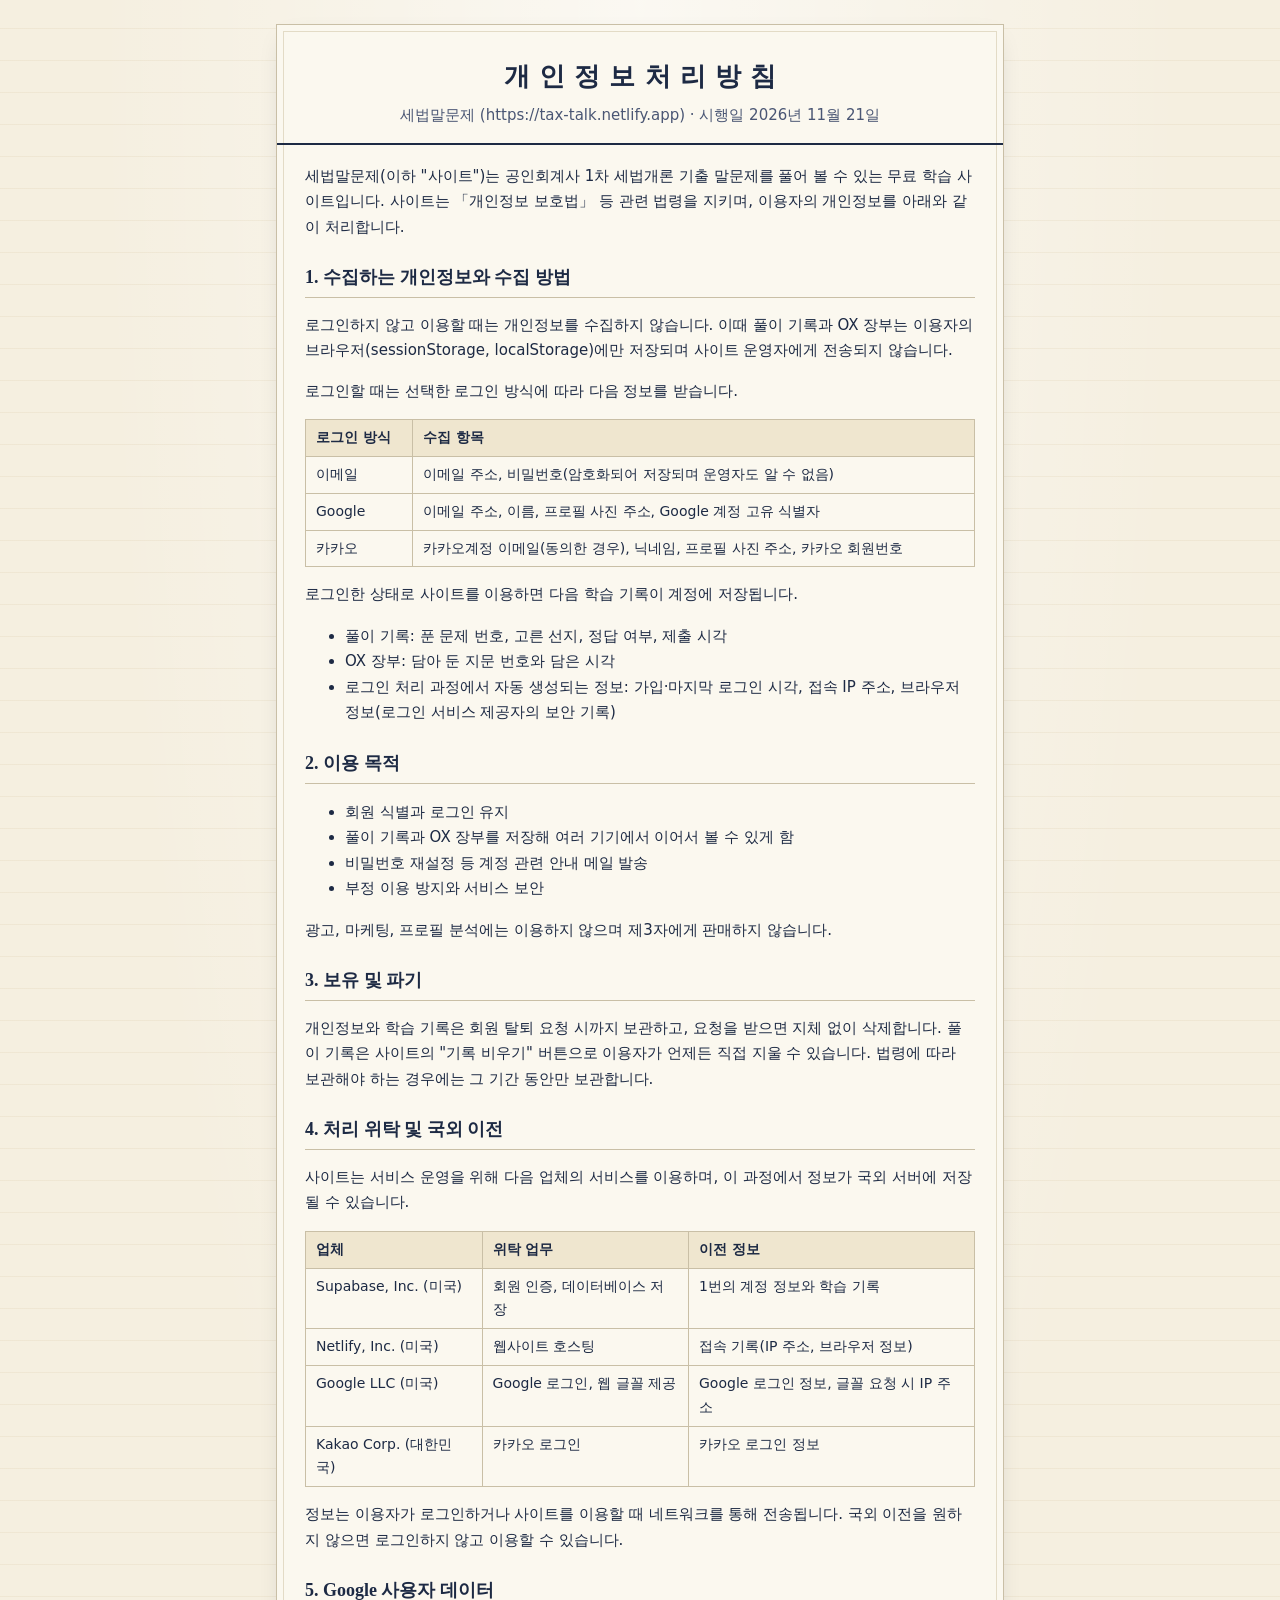
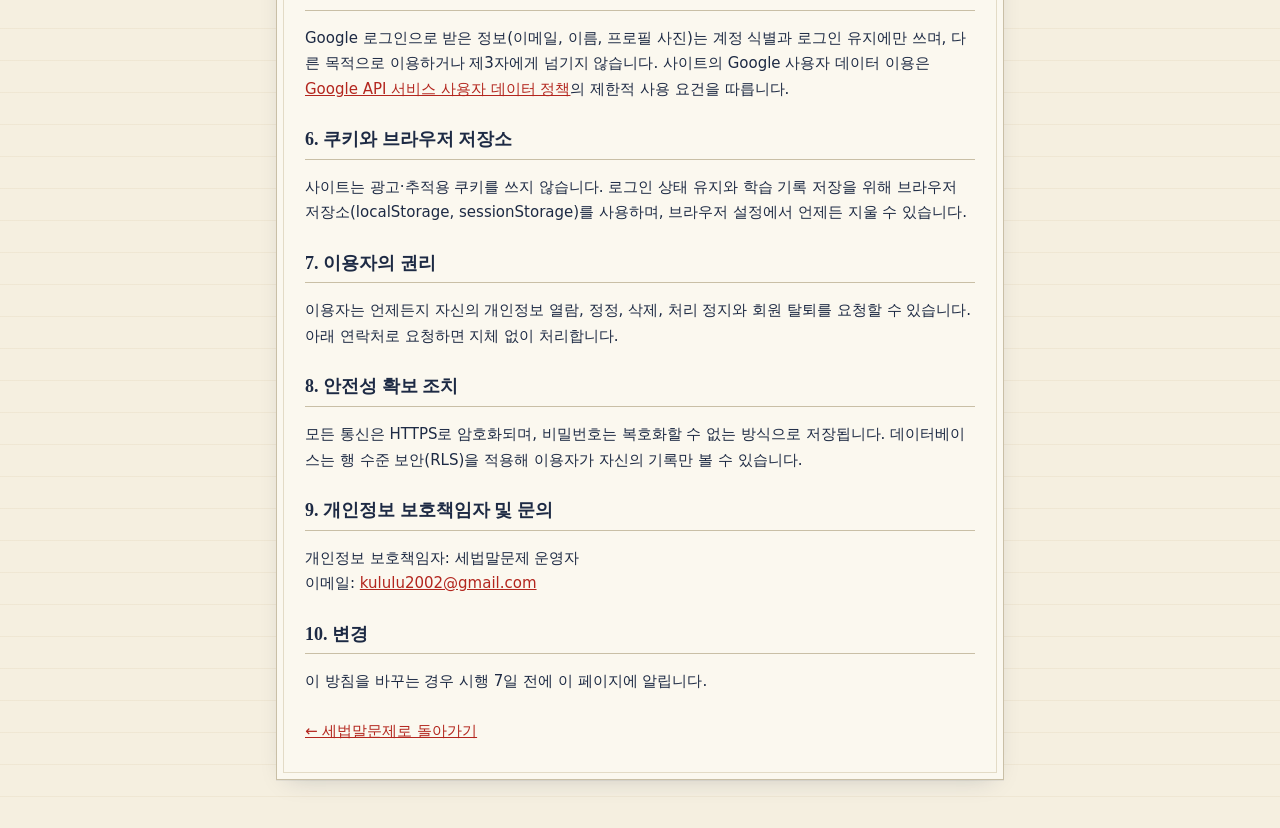
==== privacy.html @ 1005decd "수정" ====
<!doctype html>
<html lang="ko">
<head>
<meta charset="utf-8">
<meta name="viewport" content="width=device-width, initial-scale=1">
<title>개인정보처리방침 · 세법말문제</title>
<link rel="stylesheet" href="style.css">
<style>
  .policy{max-width:760px;margin:0 auto;padding:24px 16px 48px}
  .policy .form-sheet{padding:8px 0 16px}
  .policy section{padding:4px 28px}
  .policy h2{font-family:var(--serif);font-size:18px;margin:22px 0 6px;border-bottom:1px solid var(--rule);padding-bottom:4px}
  .policy p,.policy li{font-size:15px}
  .policy table{width:100%;border-collapse:collapse;font-size:14px;margin:6px 0}
  .policy th,.policy td{border:1px solid var(--rule);padding:6px 10px;text-align:left;vertical-align:top}
  .policy th{background:#efe6cf;font-weight:600}
  .policy a{color:var(--seal)}
</style>
</head>
<body>
<main class="policy">
  <div class="form-sheet">
    <div class="sheet-head">
      <h1>개인정보처리방침</h1>
      <p>세법말문제 (https://tax-talk.netlify.app) · 시행일 2026년 11월 21일</p>
    </div>
    <section>
      <p>세법말문제(이하 "사이트")는 공인회계사 1차 세법개론 기출 말문제를 풀어 볼 수 있는 무료 학습 사이트입니다. 사이트는 「개인정보 보호법」 등 관련 법령을 지키며, 이용자의 개인정보를 아래와 같이 처리합니다.</p>

      <h2>1. 수집하는 개인정보와 수집 방법</h2>
      <p>로그인하지 않고 이용할 때는 개인정보를 수집하지 않습니다. 이때 풀이 기록과 OX 장부는 이용자의 브라우저(sessionStorage, localStorage)에만 저장되며 사이트 운영자에게 전송되지 않습니다.</p>
      <p>로그인할 때는 선택한 로그인 방식에 따라 다음 정보를 받습니다.</p>
      <table>
        <tr><th>로그인 방식</th><th>수집 항목</th></tr>
        <tr><td>이메일</td><td>이메일 주소, 비밀번호(암호화되어 저장되며 운영자도 알 수 없음)</td></tr>
        <tr><td>Google</td><td>이메일 주소, 이름, 프로필 사진 주소, Google 계정 고유 식별자</td></tr>
        <tr><td>카카오</td><td>카카오계정 이메일(동의한 경우), 닉네임, 프로필 사진 주소, 카카오 회원번호</td></tr>
      </table>
      <p>로그인한 상태로 사이트를 이용하면 다음 학습 기록이 계정에 저장됩니다.</p>
      <ul>
        <li>풀이 기록: 푼 문제 번호, 고른 선지, 정답 여부, 제출 시각</li>
        <li>OX 장부: 담아 둔 지문 번호와 담은 시각</li>
        <li>로그인 처리 과정에서 자동 생성되는 정보: 가입·마지막 로그인 시각, 접속 IP 주소, 브라우저 정보(로그인 서비스 제공자의 보안 기록)</li>
      </ul>

      <h2>2. 이용 목적</h2>
      <ul>
        <li>회원 식별과 로그인 유지</li>
        <li>풀이 기록과 OX 장부를 저장해 여러 기기에서 이어서 볼 수 있게 함</li>
        <li>비밀번호 재설정 등 계정 관련 안내 메일 발송</li>
        <li>부정 이용 방지와 서비스 보안</li>
      </ul>
      <p>광고, 마케팅, 프로필 분석에는 이용하지 않으며 제3자에게 판매하지 않습니다.</p>

      <h2>3. 보유 및 파기</h2>
      <p>개인정보와 학습 기록은 회원 탈퇴 요청 시까지 보관하고, 요청을 받으면 지체 없이 삭제합니다. 풀이 기록은 사이트의 "기록 비우기" 버튼으로 이용자가 언제든 직접 지울 수 있습니다. 법령에 따라 보관해야 하는 경우에는 그 기간 동안만 보관합니다.</p>

      <h2>4. 처리 위탁 및 국외 이전</h2>
      <p>사이트는 서비스 운영을 위해 다음 업체의 서비스를 이용하며, 이 과정에서 정보가 국외 서버에 저장될 수 있습니다.</p>
      <table>
        <tr><th>업체</th><th>위탁 업무</th><th>이전 정보</th></tr>
        <tr><td>Supabase, Inc. (미국)</td><td>회원 인증, 데이터베이스 저장</td><td>1번의 계정 정보와 학습 기록</td></tr>
        <tr><td>Netlify, Inc. (미국)</td><td>웹사이트 호스팅</td><td>접속 기록(IP 주소, 브라우저 정보)</td></tr>
        <tr><td>Google LLC (미국)</td><td>Google 로그인, 웹 글꼴 제공</td><td>Google 로그인 정보, 글꼴 요청 시 IP 주소</td></tr>
        <tr><td>Kakao Corp. (대한민국)</td><td>카카오 로그인</td><td>카카오 로그인 정보</td></tr>
      </table>
      <p>정보는 이용자가 로그인하거나 사이트를 이용할 때 네트워크를 통해 전송됩니다. 국외 이전을 원하지 않으면 로그인하지 않고 이용할 수 있습니다.</p>

      <h2>5. Google 사용자 데이터</h2>
      <p>Google 로그인으로 받은 정보(이메일, 이름, 프로필 사진)는 계정 식별과 로그인 유지에만 쓰며, 다른 목적으로 이용하거나 제3자에게 넘기지 않습니다. 사이트의 Google 사용자 데이터 이용은 <a href="https://developers.google.com/terms/api-services-user-data-policy" rel="noopener">Google API 서비스 사용자 데이터 정책</a>의 제한적 사용 요건을 따릅니다.</p>

      <h2>6. 쿠키와 브라우저 저장소</h2>
      <p>사이트는 광고·추적용 쿠키를 쓰지 않습니다. 로그인 상태 유지와 학습 기록 저장을 위해 브라우저 저장소(localStorage, sessionStorage)를 사용하며, 브라우저 설정에서 언제든 지울 수 있습니다.</p>

      <h2>7. 이용자의 권리</h2>
      <p>이용자는 언제든지 자신의 개인정보 열람, 정정, 삭제, 처리 정지와 회원 탈퇴를 요청할 수 있습니다. 아래 연락처로 요청하면 지체 없이 처리합니다.</p>

      <h2>8. 안전성 확보 조치</h2>
      <p>모든 통신은 HTTPS로 암호화되며, 비밀번호는 복호화할 수 없는 방식으로 저장됩니다. 데이터베이스는 행 수준 보안(RLS)을 적용해 이용자가 자신의 기록만 볼 수 있습니다.</p>

      <h2>9. 개인정보 보호책임자 및 문의</h2>
      <p>개인정보 보호책임자: 세법말문제 운영자<br>이메일: <a id="contactMail" href="mailto:kululu2002@gmail.com">kululu2002@gmail.com</a></p>

      <h2>10. 변경</h2>
      <p>이 방침을 바꾸는 경우 시행 7일 전에 이 페이지에 알립니다.</p>

      <p style="margin-top:24px"><a href="./">← 세법말문제로 돌아가기</a></p>
    </section>
  </div>
</main>
</body>
</html>
---- style.css ----
:root{
  --paper:#f5efe0;
  --paper-2:#fbf8ef;
  --ink:#1d2a44;
  --ink-2:#4a5674;
  --muted:#7c8399;
  --rule:#c9bfa6;
  --rule-2:#e3dbc6;
  --seal:#b3261e;
  --seal-soft:#f6dcd8;
  --ok:#1f6b4a;
  --ok-soft:#dcefe4;
  --gold:#a07a2c;
  --shadow:0 1px 0 rgba(29,42,68,.06),0 8px 24px -12px rgba(29,42,68,.25);
  --serif:'Noto Serif KR',serif;
  --sans:'Noto Sans KR',system-ui,sans-serif;
  --mono:'IBM Plex Mono',ui-monospace,monospace;
}
*{box-sizing:border-box}
html{-webkit-text-size-adjust:100%}
body{
  margin:0;color:var(--ink);font-family:var(--sans);font-size:16px;line-height:1.7;
  background:var(--paper);
  background-image:
    repeating-linear-gradient(0deg,transparent 0 31px,rgba(160,122,44,.07) 31px 32px),
    radial-gradient(ellipse at top,rgba(255,255,255,.6),transparent 60%);
  min-height:100vh;
}
button{font:inherit;color:inherit;cursor:pointer}
[hidden]{display:none!important}

/* masthead */
.masthead{background:var(--ink);color:#f1ead6;position:sticky;top:0;z-index:20;box-shadow:0 2px 0 var(--seal)}
.mast-inner{max-width:920px;margin:0 auto;padding:10px 16px;display:flex;align-items:center;justify-content:space-between;gap:12px;flex-wrap:wrap}
.brand{display:flex;align-items:center;gap:12px;background:none;border:0;padding:0;text-align:left;color:inherit}
.seal{width:44px;height:44px;border:3px solid #e2574c;color:#e2574c;border-radius:50%;display:grid;place-items:center;font-family:var(--serif);font-weight:800;font-size:22px;transform:rotate(-8deg);flex:none}
.brand-title{display:block;font-family:var(--serif);font-weight:800;font-size:22px;letter-spacing:.08em}
.brand-sub{display:block;font-size:12px;opacity:.75}
.mast-nav{display:flex;gap:6px;flex-wrap:wrap}
.nav-btn{background:transparent;border:1px solid rgba(241,234,214,.35);border-radius:4px;padding:6px 12px;font-size:14px}
.nav-btn:hover{background:rgba(241,234,214,.1)}
.pill{display:inline-block;min-width:20px;padding:0 6px;margin-left:4px;border-radius:10px;background:var(--seal);color:#fff;font-size:12px;line-height:20px;text-align:center;font-family:var(--mono)}
.mast-rule{background:var(--paper-2);color:var(--ink-2);border-bottom:1px solid var(--rule);font-size:12px;display:flex;justify-content:space-between;gap:8px;max-width:none;padding:4px 16px;font-family:var(--serif)}
@media (max-width:560px){.mast-rule span:first-child,.mast-rule span:last-child{display:none}.mast-rule{justify-content:center}.brand-sub{display:none}}

main{max-width:920px;margin:0 auto;padding:24px 16px 48px}

/* form sheet */
.form-sheet{background:var(--paper-2);border:1px solid var(--rule);box-shadow:var(--shadow);position:relative}
.form-sheet::before{content:"";position:absolute;inset:6px;border:1px solid var(--rule-2);pointer-events:none}
.sheet-head{padding:22px 24px 14px;border-bottom:2px solid var(--ink);text-align:center;position:relative}
.sheet-head h1{margin:0;font-family:var(--serif);font-weight:800;font-size:26px;letter-spacing:.35em;padding-left:.35em}
.sheet-head p{margin:4px 0 0;color:var(--ink-2);font-size:14px}
.sheet-foot{padding:18px 24px 22px;display:flex;justify-content:center;gap:10px;flex-wrap:wrap;border-top:1px solid var(--rule)}

.form-table{width:100%;border-collapse:collapse}
.form-table th{width:120px;background:#efe6cf;font-family:var(--serif);font-weight:600;text-align:left;padding:14px 14px;border-bottom:1px solid var(--rule);border-right:1px solid var(--rule);vertical-align:top;font-size:15px;white-space:nowrap}
.form-table td{padding:12px 14px;border-bottom:1px solid var(--rule)}
.total-row th,.total-row td{background:#fff9ea;font-size:17px}
.total-row strong{font-family:var(--mono);font-size:22px;color:var(--seal)}
@media (max-width:560px){.form-table th{width:auto;display:block;border-right:0;padding:10px 14px 6px}.form-table td{display:block}.form-table tr{display:block}}

.chips{display:flex;flex-wrap:wrap;gap:6px}
.chip{border:1px solid var(--rule);background:#fff;border-radius:3px;padding:5px 12px;font-size:14px;transition:background .15s}
.chip .n{font-family:var(--mono);font-size:11px;color:var(--muted);margin-left:4px}
.chip.on{background:var(--ink);color:#fff;border-color:var(--ink)}
.chip.on .n{color:#c9d1e6}
.mini-actions{margin-top:6px;display:flex;gap:10px}
.mini-actions button{background:none;border:0;padding:0;font-size:12px;color:var(--ink-2);text-decoration:underline;text-underline-offset:3px}
.seg{display:inline-flex;border:1px solid var(--ink);border-radius:4px;overflow:hidden}
.seg button{border:0;background:#fff;padding:6px 16px;font-size:14px}
.seg button+button{border-left:1px solid var(--ink)}
.seg button.on{background:var(--ink);color:#fff}
.hint{margin:6px 0 0;font-size:13px;color:var(--muted)}

.btn{border:1px solid var(--ink);background:#fff;border-radius:4px;padding:9px 18px;font-weight:500;transition:transform .05s}
.btn:active{transform:translateY(1px)}
.btn.primary{background:var(--seal);border-color:var(--seal);color:#fff}
.btn.primary:hover{background:#9a1f18}
.btn.big{padding:12px 36px;font-size:17px;font-family:var(--serif);font-weight:600;letter-spacing:.15em}
.btn.ghost{border-color:var(--rule);color:var(--ink-2)}
.btn:disabled{opacity:.45;cursor:not-allowed}

/* quiz */
.quiz-top{display:flex;align-items:center;gap:12px;margin-bottom:12px}
.progress{flex:1;height:6px;background:var(--rule-2);border-radius:3px;overflow:hidden}
.bar{height:100%;background:var(--ink);width:0;transition:width .25s}
.prog-text{font-family:var(--mono);font-size:13px;color:var(--ink-2);white-space:nowrap}

.qcard{background:var(--paper-2);border:1px solid var(--rule);box-shadow:var(--shadow);padding:0;position:relative;overflow:hidden}
.q-meta{display:flex;flex-wrap:wrap;gap:6px;align-items:center;padding:12px 18px;border-bottom:1px dashed var(--rule);background:#f1e9d4}
.tag{font-family:var(--mono);font-size:12px;border:1px solid var(--ink-2);color:var(--ink-2);padding:1px 7px;border-radius:2px;background:#fff}
.tag.subj{background:var(--ink);color:#fff;border-color:var(--ink)}
.tag.code{border-style:dashed}
.q-stem{padding:18px 18px 8px;font-family:var(--serif);font-size:18px;font-weight:600;line-height:1.75}
.q-stem .no{color:var(--seal);margin-right:6px;font-family:var(--mono)}
.q-items{margin:4px 18px 12px;border:1px solid var(--rule);background:#fff;padding:6px 0}
.item{display:flex;gap:8px;align-items:flex-start;padding:7px 12px}
.item+.item{border-top:1px dotted var(--rule-2)}
.item .lab{font-family:var(--serif);font-weight:800;flex:none;width:22px}
.item .txt{flex:1}
.opts{list-style:none;margin:0;padding:6px 12px 16px}
.opt{display:flex;align-items:flex-start;gap:8px;border:1px solid transparent;border-radius:4px;padding:8px 8px;margin:2px 0;transition:background .12s,border-color .12s}
.opt:hover{background:#f3ecdb}
.opt.sel{border-color:var(--ink);background:#eef0f6}
.opt .num{flex:none;width:28px;height:28px;display:grid;place-items:center;border:1.5px solid var(--ink);border-radius:50%;font-family:var(--serif);font-weight:600;font-size:14px;background:#fff}
.opt.sel .num{background:var(--ink);color:#fff}
.opt .body{flex:1;cursor:pointer;padding-top:2px}
.opt.locked .body{cursor:default}
.opt.correct{border-color:var(--ok);background:var(--ok-soft)}
.opt.correct .num{background:var(--ok);border-color:var(--ok);color:#fff}
.opt.wrongpick{border-color:var(--seal);background:var(--seal-soft)}
.opt.wrongpick .num{background:var(--seal);border-color:var(--seal);color:#fff}
.verdict{display:inline-block;margin-left:6px;font-size:12px;font-weight:700;padding:0 6px;border-radius:2px;vertical-align:1px;font-family:var(--sans)}
.verdict.t{color:var(--ok);border:1px solid var(--ok)}
.verdict.f{color:var(--seal);border:1px solid var(--seal)}
.plus{flex:none;width:28px;height:28px;border-radius:50%;border:1.5px solid var(--gold);background:#fff;color:var(--gold);font-size:18px;line-height:1;display:grid;place-items:center;padding:0;margin-top:1px}
.plus:hover{background:#fbf1dc}
.plus.on{background:var(--gold);color:#fff}

.stamp{position:absolute;right:18px;top:54px;width:110px;height:110px;border-radius:50%;border:5px double currentColor;display:grid;place-items:center;font-family:var(--serif);font-weight:800;font-size:28px;letter-spacing:.1em;transform:rotate(-14deg) scale(.4);opacity:0;pointer-events:none;mix-blend-mode:multiply}
.stamp.show{animation:stamp .35s cubic-bezier(.2,1.6,.4,1) forwards}
.stamp.ok{color:var(--ok)}
.stamp.no{color:var(--seal)}
@keyframes stamp{to{transform:rotate(-14deg) scale(1);opacity:.85}}
@media (max-width:560px){.stamp{width:80px;height:80px;font-size:20px;top:48px;right:10px}}

.quiz-nav{display:flex;justify-content:space-between;gap:10px;margin-top:14px}
.quiz-nav .btn{flex:1;max-width:180px}

/* receipt */
.receipt-body{padding:20px 24px;text-align:center}
.receipt-body .big{font-family:var(--serif);font-size:42px;font-weight:800;color:var(--ink)}
.receipt-body .big em{font-style:normal;color:var(--seal)}
.receipt-body .breakdown{margin:14px auto 0;border-collapse:collapse;font-size:14px}
.receipt-body .breakdown td,.receipt-body .breakdown th{border:1px solid var(--rule);padding:4px 12px}
.receipt-body .breakdown th{background:#efe6cf;font-weight:600}

/* ledger / ox */
.ox-actions{display:flex;justify-content:space-between;align-items:center;gap:10px;padding:14px 20px;border-bottom:1px solid var(--rule);flex-wrap:wrap}
.ledger{list-style:none;margin:0;padding:0}
.ledger li{display:flex;gap:10px;align-items:flex-start;padding:12px 20px;border-bottom:1px solid var(--rule-2)}
.ledger .src{font-family:var(--mono);font-size:12px;color:var(--ink-2);white-space:nowrap;padding-top:3px}
.ledger .t{flex:1;font-size:15px}
.ledger .del{background:none;border:0;color:var(--muted);font-size:20px;line-height:1;padding:0 4px}
.ledger .del:hover{color:var(--seal)}
.ledger .empty{justify-content:center;color:var(--muted);padding:40px 20px}
.ox-card .q-stem{font-weight:400;font-size:17px}
.ox-ctx{padding:0 18px;color:var(--muted);font-size:13px}
.ox-btns{display:flex;gap:14px;justify-content:center;padding:18px}
.ox-btn{width:110px;height:110px;border-radius:50%;border:3px solid var(--ink);background:#fff;font-family:var(--serif);font-size:52px;font-weight:800;line-height:1}
.ox-btn.o{color:var(--ok);border-color:var(--ok)}
.ox-btn.x{color:var(--seal);border-color:var(--seal)}
.ox-btn:disabled{opacity:.35}
.ox-btn.picked{opacity:1;box-shadow:0 0 0 6px rgba(29,42,68,.12)}
.ox-result{text-align:center;padding:0 18px 18px;font-weight:700}

/* drawer */
.drawer{position:fixed;inset:0;z-index:40;background:rgba(20,28,46,.35);opacity:0;pointer-events:none;transition:opacity .2s}
.drawer.open{opacity:1;pointer-events:auto}
.drawer-panel{position:absolute;right:0;top:0;bottom:0;width:min(420px,100%);background:var(--paper-2);border-left:3px solid var(--ink);display:flex;flex-direction:column;transform:translateX(100%);transition:transform .25s}
.drawer.open .drawer-panel{transform:none}
.drawer-head{display:flex;justify-content:space-between;align-items:center;padding:14px 18px;border-bottom:2px solid var(--ink)}
.drawer-head h2{margin:0;font-family:var(--serif);font-size:19px}
.x{background:none;border:0;font-size:28px;line-height:1}
.hist-stats{padding:12px 18px;font-size:14px;color:var(--ink-2);border-bottom:1px solid var(--rule)}
.hist-stats b{font-family:var(--mono);color:var(--ink)}
.drawer-actions{display:flex;gap:8px;padding:12px 18px;border-bottom:1px solid var(--rule)}
.hist-list{list-style:none;margin:0;padding:0;overflow:auto;flex:1}
.hist-list li{display:flex;gap:10px;align-items:center;padding:10px 18px;border-bottom:1px dotted var(--rule)}
.hist-list li button{flex:1;text-align:left;background:none;border:0;padding:0;font-size:14px}
.hist-list .mk{flex:none;width:26px;height:26px;border-radius:50%;display:grid;place-items:center;font-weight:800;color:#fff;font-size:13px}
.hist-list .mk.o{background:var(--ok)}
.hist-list .mk.x{background:var(--seal)}
.hist-list .code{font-family:var(--mono);font-size:12px;color:var(--ink-2);display:block}
.hist-list .s{display:block;white-space:nowrap;overflow:hidden;text-overflow:ellipsis;max-width:300px}
.hist-list .empty{justify-content:center;color:var(--muted);padding:40px}

.toast{position:fixed;left:50%;bottom:24px;transform:translateX(-50%) translateY(20px);background:var(--ink);color:#fff;padding:8px 16px;border-radius:4px;font-size:14px;opacity:0;transition:.2s;pointer-events:none;z-index:50}
.toast.show{opacity:1;transform:translateX(-50%)}
.foot{text-align:center;color:var(--muted);font-size:12px;padding:0 16px 24px}
.ox-card .stamp{top:auto;bottom:14px;right:18px}

/* auth */
.auth-btn{display:inline-flex;align-items:center;gap:6px;max-width:200px}
.auth-btn #authBtnText{overflow:hidden;text-overflow:ellipsis;white-space:nowrap}
.auth-btn .dot{width:8px;height:8px;border-radius:50%;background:transparent;border:1.5px solid rgba(241,234,214,.6);flex:none}
.auth-btn.in .dot{background:#6fcf97;border-color:#6fcf97}
.modal{position:fixed;inset:0;z-index:45;background:rgba(20,28,46,.45);display:grid;place-items:center;padding:16px;overflow:auto}
.modal-panel{width:min(440px,100%);margin:auto}
.modal-x{position:absolute;right:10px;top:8px}
.modal .sheet-head h1{font-size:22px}
.auth-body{padding:18px 24px 6px;position:relative}
.auth-seg{display:flex;width:100%;margin-bottom:14px}
.auth-seg button{flex:1;padding:7px 4px}
.field{display:block;margin-bottom:10px}
.field span{display:block;font-family:var(--serif);font-weight:600;font-size:14px;margin-bottom:3px}
.field input{width:100%;font:inherit;font-size:16px;padding:9px 11px;border:1px solid var(--rule);border-radius:4px;background:#fff;color:var(--ink)}
.field input:focus{outline:2px solid var(--ink);outline-offset:-1px;border-color:var(--ink)}
.auth-submit{width:100%;margin-top:6px}
.linkish{display:block;margin:10px auto 0;background:none;border:0;padding:0;font-size:13px;color:var(--ink-2);text-decoration:underline;text-underline-offset:3px}
.or{display:flex;align-items:center;gap:10px;color:var(--muted);font-size:12px;margin:16px 0 10px}
.or::before,.or::after{content:"";flex:1;border-top:1px solid var(--rule)}
.oauth-btn{width:100%;margin-bottom:8px}
.oauth-btn.kakao{background:#fee500;border-color:#fee500;color:#191600}
.auth-msg{min-height:1.2em;margin:4px 24px 18px;font-size:14px;text-align:center;color:var(--ink-2)}
.auth-msg.err{color:var(--seal)}
.auth-msg.ok{color:var(--ok)}
#authIn .form-table{border-top:1px solid var(--rule)}
#authIn .form-table td{word-break:break-all}
#authIn .sheet-foot{border-top:0}
.foot a,.auth-legal a{color:inherit;text-underline-offset:3px}
.auth-legal{margin:-10px 24px 16px;font-size:12px;text-align:center;color:var(--muted)}

/* ask / inbox */
.ask-btn{margin-left:auto;border:1px solid var(--seal);color:var(--seal);background:#fff;border-radius:3px;padding:1px 10px;font-size:12px;font-weight:700}
.ask-btn:hover{background:var(--seal-soft)}
.ask-target{font-family:var(--mono);font-size:13px;color:var(--ink-2);background:#f1e9d4;border:1px dashed var(--rule);padding:6px 10px;margin-bottom:10px}
.ask-quote{font-size:14px;color:var(--ink-2);border-left:3px solid var(--gold);padding:4px 10px;margin:-2px 0 12px;background:#fff}
.field select,.field textarea{width:100%;font:inherit;font-size:16px;padding:9px 11px;border:1px solid var(--rule);border-radius:4px;background:#fff;color:var(--ink)}
.field textarea{resize:vertical;min-height:110px;line-height:1.6}
.field select:focus,.field textarea:focus{outline:2px solid var(--ink);outline-offset:-1px}
.ask-len{text-align:right;margin:-6px 0 4px}
.inbox-hint{margin:0;padding:10px 20px;font-size:13px;color:var(--muted);border-bottom:1px solid var(--rule-2)}
.inq-list{list-style:none;margin:0;padding:0}
.inq-list>li{padding:14px 20px;border-bottom:1px solid var(--rule-2)}
.inq-list .empty{text-align:center;color:var(--muted);padding:40px 20px}
.inq-head{display:flex;flex-wrap:wrap;gap:6px;align-items:center;font-size:12px;color:var(--muted)}
.inq-head .tag{font-size:11px}
.inq-head .when{margin-left:auto;font-family:var(--mono)}
.inq-head .who{font-family:var(--mono)}
.inq-quote{margin:8px 0 0;font-size:13px;color:var(--ink-2);border-left:3px solid var(--gold);padding:2px 10px}
.inq-body{margin:8px 0 0;white-space:pre-wrap;word-break:break-word}
.inq-ans{margin:10px 0 0;background:var(--ok-soft);border:1px solid #b9dcc8;border-radius:4px;padding:8px 12px;white-space:pre-wrap;word-break:break-word}
.inq-ans b{display:block;font-size:12px;color:var(--ok)}
.inq-wait{margin:8px 0 0;font-size:13px;color:var(--gold)}
.inq-new{background:var(--seal);color:#fff;border-radius:2px;padding:0 6px;font-size:11px;font-weight:700}
.inq-actions{display:flex;gap:8px;margin-top:8px;flex-wrap:wrap}
.inq-actions button{background:none;border:0;padding:0;font-size:13px;color:var(--ink-2);text-decoration:underline;text-underline-offset:3px}
.inq-reply{margin-top:10px}
.inq-reply textarea{width:100%;font:inherit;font-size:15px;padding:8px 10px;border:1px solid var(--rule);border-radius:4px;min-height:80px;resize:vertical}
.inq-reply .btn{margin-top:6px;padding:6px 14px}
#inqCount[hidden]{display:none!important}
.board-filter{display:flex;flex-wrap:wrap;gap:6px;align-items:center;padding:12px 20px;border-bottom:1px solid var(--rule);background:#f7f1e2}
.board-filter select,.board-filter input{font:inherit;font-size:14px;padding:6px 8px;border:1px solid var(--rule);border-radius:4px;background:#fff;color:var(--ink);min-width:0}
.board-filter input{flex:1 1 180px}
.board-filter .linkish{margin:0}
.inq-target{background:none;border:0;padding:0;font-family:var(--mono);font-size:12px;color:var(--ink);text-decoration:underline;text-underline-offset:3px}
.q-asks{background:none;border:0;padding:0;font-size:12px;color:var(--ink-2);text-decoration:underline;text-underline-offset:3px}
.opt-q{display:inline-block;margin-left:6px;font-size:11px;font-weight:700;color:var(--gold);border:1px solid var(--gold);border-radius:2px;padding:0 5px;vertical-align:1px;background:#fff;cursor:pointer}
@media (max-width:560px){.board-filter select{flex:1 1 40%}}

/* ---------- 저장한 세션 ---------- */
.hist-tabs{margin:10px 18px 0;align-self:flex-start}
.hist-tabs .pill{background:var(--gold)}
.hist-pane{flex:1;min-height:0;display:flex;flex-direction:column}
.sess-save{padding:12px 18px;border-bottom:1px solid var(--rule);background:#fff9ea}
.sess-cur{font-size:14px;color:var(--ink-2);margin-bottom:8px}
.sess-cur b{font-family:var(--mono);color:var(--ink)}
.sess-form{display:flex;gap:8px}
.sess-form input{flex:1;min-width:0;border:1px solid var(--rule);border-radius:4px;padding:8px 10px;font:inherit;font-size:14px;background:#fff;color:var(--ink)}
.sess-form input:focus{outline:2px solid var(--ink);outline-offset:-1px}
.sess-form .btn{white-space:nowrap;padding:8px 14px}
.sess-where{margin:6px 0 0;font-size:12px;color:var(--muted)}
.done-save{max-width:460px;margin:0 auto 18px;padding:0 24px}
.sess-list{list-style:none;margin:0;padding:0;overflow:auto;flex:1}
.sess-list li{padding:12px 18px;border-bottom:1px dotted var(--rule)}
.sess-list li.cur{background:#f3ecdb}
.sess-top{display:flex;align-items:baseline;gap:8px}
.sess-name{flex:1;font-family:var(--serif);font-weight:700;font-size:15px;word-break:break-all}
.sess-score{font-family:var(--mono);font-size:14px;color:var(--ink);white-space:nowrap}
.sess-score em{font-style:normal;color:var(--ok);font-weight:700}
.sess-meta{font-size:12px;color:var(--ink-2);margin-top:2px}
.sess-acts{display:flex;flex-wrap:wrap;gap:6px;margin-top:8px}
.sess-acts button{border:1px solid var(--rule);background:#fff;border-radius:3px;padding:3px 10px;font-size:13px}
.sess-acts button:hover:not(:disabled){border-color:var(--ink)}
.sess-acts button:disabled{opacity:.4;cursor:not-allowed}
.sess-acts .danger{color:var(--seal)}
.sess-acts .danger[data-armed]{background:var(--seal);color:#fff;border-color:var(--seal)}
.sess-rename{display:flex;gap:6px;margin-top:8px}
.sess-rename input{flex:1;min-width:0;border:1px solid var(--ink);border-radius:3px;padding:4px 8px;font:inherit;font-size:14px}
.sess-list .empty{text-align:center;color:var(--muted);padding:40px 18px;border:0}

/* ---------- 모의고사 ---------- */
.mock-track{margin-top:20px}
.mock-chart{padding:16px 18px 4px}
.mock-chart svg{display:block;width:100%;height:auto}
.mock-chart .empty{color:var(--muted);text-align:center;padding:28px 0;font-size:14px}
.mock-table-wrap{padding:8px 18px 20px;overflow-x:auto}
.mock-table{width:100%;border-collapse:collapse;font-size:13px;min-width:520px}
.mock-table th,.mock-table td{border:1px solid var(--rule);padding:5px 8px;text-align:center;white-space:nowrap}
.mock-table th{background:#efe6cf;font-weight:600}
.mock-table td.name{text-align:left;font-family:var(--serif);font-weight:600}
.mock-table td.score{font-family:var(--mono);font-weight:700;color:var(--seal)}
.mock-table .up{color:var(--ok);font-size:11px;margin-left:3px}
.mock-table .down{color:var(--seal);font-size:11px;margin-left:3px}
.mock-table tr.avg td{background:#fff9ea;font-weight:700}
.mock-table button{border:1px solid var(--rule);background:#fff;border-radius:3px;padding:1px 8px;font-size:12px}
.badge-mock{display:inline-block;font-family:var(--sans);font-size:11px;font-weight:700;color:#fff;background:var(--seal);border-radius:2px;padding:0 5px;margin-right:5px;vertical-align:2px}

/* per-option question list */
.opt-q{font-family:var(--sans);line-height:1.5}
.opt-q:hover{background:#fbf1dc}
.ask-pick{display:flex;flex-wrap:wrap;gap:6px;align-items:center;margin-bottom:10px}
.ask-pick span{font-family:var(--serif);font-weight:600;font-size:14px;width:100%}
.ask-pick select{flex:1 1 40%;font:inherit;font-size:15px;padding:7px 9px;border:1px solid var(--rule);border-radius:4px;background:#fff;color:var(--ink)}
.qlist-panel{width:min(560px,100%)}
.qlist-quote{margin:14px 20px 0}
.qlist{max-height:55vh;overflow:auto}
.qlist>li{padding:12px 20px}

/* ---------- 해설 · 개정 반영 ---------- */
.expl{display:block;margin-top:8px;padding:8px 10px;background:var(--seal-soft);border-left:3px solid var(--seal);border-radius:2px;font-family:var(--sans);font-size:13.5px;line-height:1.6;color:var(--ink);text-align:left}
.expl b{color:var(--seal);font-weight:700;margin-right:6px}
.tag.rev{color:var(--gold);border-color:var(--gold)}
.revbox{margin-top:14px;padding:10px 12px;border:1px dashed var(--gold);border-radius:3px;background:var(--paper-2);font-family:var(--sans);font-size:13px;line-height:1.6}
.revbox summary{cursor:pointer;font-weight:700;color:var(--gold)}
.revbox ul{margin:8px 0 0;padding-left:18px}
.revbox li{margin-bottom:6px}
.revbox del{color:var(--muted)}
.revbox ins{color:var(--ok);text-decoration:none;font-weight:600}
.rv-t{font-weight:700;color:var(--ink-2)}
.rv-why,.rv-note{color:var(--ink-2);font-size:12.5px}
.rv-note{margin-top:6px}
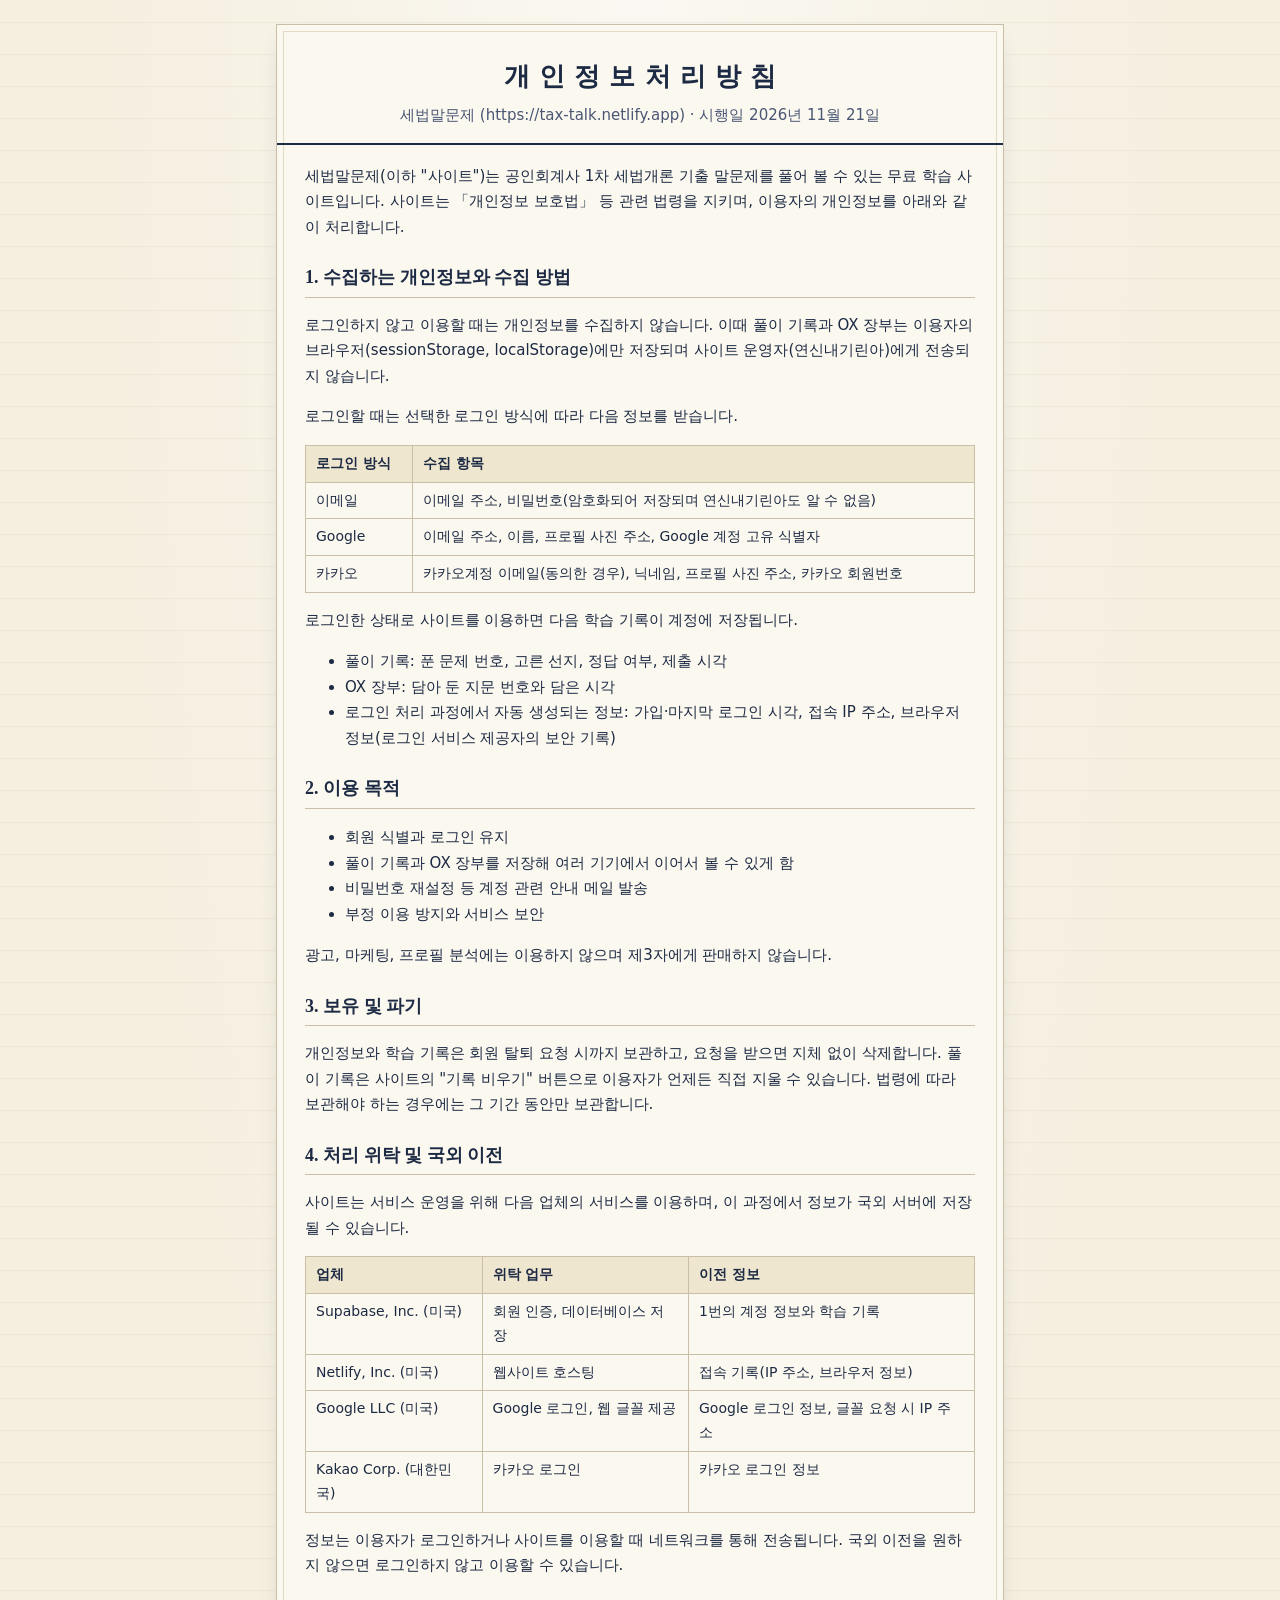
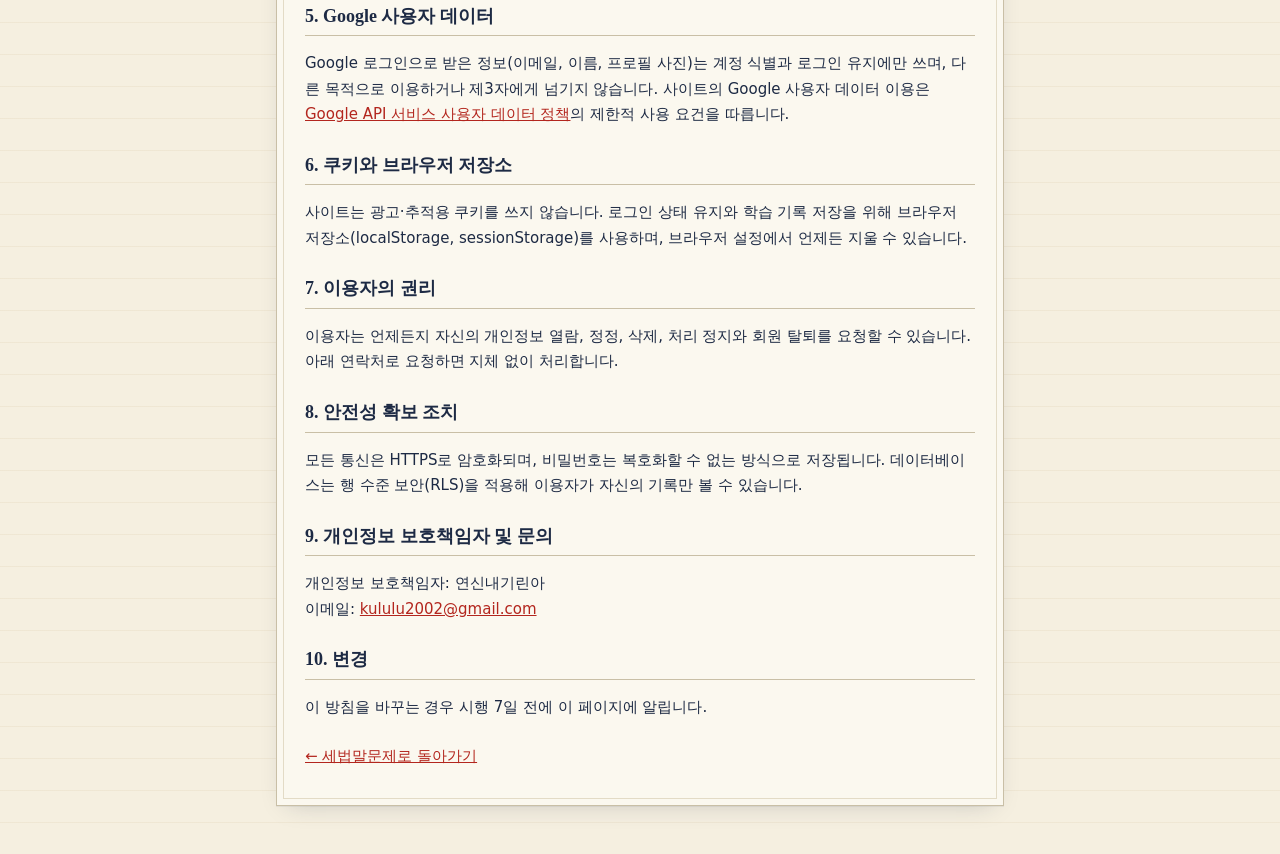
==== commit 72c31372: "third" ====
--- a/privacy.html
+++ b/privacy.html
@@ -28,11 +28,11 @@
       <p>세법말문제(이하 "사이트")는 공인회계사 1차 세법개론 기출 말문제를 풀어 볼 수 있는 무료 학습 사이트입니다. 사이트는 「개인정보 보호법」 등 관련 법령을 지키며, 이용자의 개인정보를 아래와 같이 처리합니다.</p>
 
       <h2>1. 수집하는 개인정보와 수집 방법</h2>
-      <p>로그인하지 않고 이용할 때는 개인정보를 수집하지 않습니다. 이때 풀이 기록과 OX 장부는 이용자의 브라우저(sessionStorage, localStorage)에만 저장되며 사이트 운영자에게 전송되지 않습니다.</p>
+      <p>로그인하지 않고 이용할 때는 개인정보를 수집하지 않습니다. 이때 풀이 기록과 OX 장부는 이용자의 브라우저(sessionStorage, localStorage)에만 저장되며 사이트 운영자(연신내기린아)에게 전송되지 않습니다.</p>
       <p>로그인할 때는 선택한 로그인 방식에 따라 다음 정보를 받습니다.</p>
       <table>
         <tr><th>로그인 방식</th><th>수집 항목</th></tr>
-        <tr><td>이메일</td><td>이메일 주소, 비밀번호(암호화되어 저장되며 운영자도 알 수 없음)</td></tr>
+        <tr><td>이메일</td><td>이메일 주소, 비밀번호(암호화되어 저장되며 연신내기린아도 알 수 없음)</td></tr>
         <tr><td>Google</td><td>이메일 주소, 이름, 프로필 사진 주소, Google 계정 고유 식별자</td></tr>
         <tr><td>카카오</td><td>카카오계정 이메일(동의한 경우), 닉네임, 프로필 사진 주소, 카카오 회원번호</td></tr>
       </table>
@@ -79,7 +79,7 @@
       <p>모든 통신은 HTTPS로 암호화되며, 비밀번호는 복호화할 수 없는 방식으로 저장됩니다. 데이터베이스는 행 수준 보안(RLS)을 적용해 이용자가 자신의 기록만 볼 수 있습니다.</p>
 
       <h2>9. 개인정보 보호책임자 및 문의</h2>
-      <p>개인정보 보호책임자: 세법말문제 운영자<br>이메일: <a id="contactMail" href="mailto:kululu2002@gmail.com">kululu2002@gmail.com</a></p>
+      <p>개인정보 보호책임자: 연신내기린아<br>이메일: <a id="contactMail" href="mailto:kululu2002@gmail.com">kululu2002@gmail.com</a></p>
 
       <h2>10. 변경</h2>
       <p>이 방침을 바꾸는 경우 시행 7일 전에 이 페이지에 알립니다.</p>
--- a/style.css
+++ b/style.css
@@ -148,9 +148,15 @@
 .ox-card .q-stem{font-weight:400;font-size:17px}
 .ox-ctx{padding:0 18px;color:var(--muted);font-size:13px}
 .ox-btns{display:flex;gap:14px;justify-content:center;padding:18px}
-.ox-btn{width:110px;height:110px;border-radius:50%;border:3px solid var(--ink);background:#fff;font-family:var(--serif);font-size:52px;font-weight:800;line-height:1}
-.ox-btn.o{color:var(--ok);border-color:var(--ok)}
-.ox-btn.x{color:var(--seal);border-color:var(--seal)}
+.ox-btn{width:110px;height:110px;border-radius:50%;border:3px solid var(--ink);background:#fff;color:var(--ink);font-family:var(--sans);font-size:48px;font-weight:700;line-height:1;display:grid;place-items:center;padding:0}
+:root{--ox-o:#4f7d63;--ox-x:#a5483f}
+.ox-btns{gap:40px}
+.ox-btns .ox-btn.o,.ox-btns .ox-btn.x{border:0;background:transparent;box-shadow:none;border-radius:12px;width:112px;height:112px;padding:10px;transition:transform .12s,background .12s}
+.ox-btns .ox-btn.o{color:var(--ox-o)}
+.ox-btns .ox-btn.x{color:var(--ox-x)}
+.ox-btns .ox-btn:not(:disabled):hover{transform:scale(1.06);background:rgba(29,42,68,.05)}
+.ox-btns .ox-btn.picked{background:rgba(29,42,68,.07)}
+.oxi{width:100%;height:100%;display:block}
 .ox-btn:disabled{opacity:.35}
 .ox-btn.picked{opacity:1;box-shadow:0 0 0 6px rgba(29,42,68,.12)}
 .ox-result{text-align:center;padding:0 18px 18px;font-weight:700}
@@ -322,3 +328,32 @@
 .rv-t{font-weight:700;color:var(--ink-2)}
 .rv-why,.rv-note{color:var(--ink-2);font-size:12.5px}
 .rv-note{margin-top:6px}
+
+/* PC: 로그인 버튼만 오른쪽 끝으로 */
+@media (min-width:561px){.mast-nav{flex:1 1 100%}.mast-nav .auth-btn{margin-left:auto}}
+
+/* ---------- 별표 · 별표 카드 ---------- */
+.ledger .star{background:none;border:0;color:var(--muted);font-size:20px;line-height:1;padding:0 4px}
+.ledger .star.on{color:var(--gold)}
+.ledger .star:hover{color:var(--gold)}
+.ledger li.starred{background:rgba(160,122,44,.07)}
+.star-view{margin-left:auto}
+.star-view:disabled{opacity:.45}
+.star-tools{display:flex;gap:8px}
+.star-grid{display:grid;grid-template-columns:repeat(auto-fill,minmax(260px,1fr));gap:14px;padding:18px 20px 24px}
+.flip{perspective:1200px;cursor:pointer;outline:none;-webkit-tap-highlight-color:transparent}
+.flip:focus-visible .face{box-shadow:0 0 0 3px rgba(179,38,30,.35)}
+.flip-in{display:grid;transition:transform .45s cubic-bezier(.2,.7,.2,1);transform-style:preserve-3d;min-height:190px}
+.flip.flipped .flip-in{transform:rotateY(180deg)}
+.face{grid-area:1/1;backface-visibility:hidden;-webkit-backface-visibility:hidden;border:1px solid var(--rule);border-radius:6px;background:#fff;padding:14px 16px;display:flex;flex-direction:column;gap:10px;box-shadow:var(--shadow)}
+.face.back{transform:rotateY(180deg);background:var(--paper-2)}
+.fc-src{font-family:var(--mono);font-size:11.5px;color:var(--ink-2)}
+.fc-text{flex:1;font-size:15px;line-height:1.6}
+.fc-hint{font-size:11.5px;color:var(--muted);text-align:right}
+.fc-ans{display:flex;align-items:center;gap:10px;font-weight:700;font-size:16px}
+.ox-mark{width:40px;height:40px;display:block;flex:none}
+.face.back.is-o .fc-ans{color:var(--ox-o)}
+.face.back.is-x .fc-ans{color:var(--ox-x)}
+.fc-expl{flex:1;font-size:13.5px;line-height:1.6;color:var(--ink)}
+@media (max-width:560px){.star-grid{grid-template-columns:1fr;padding:14px}.star-view{margin-left:0;width:100%}.flip-in{min-height:170px}}
+@media (prefers-reduced-motion:reduce){.flip-in{transition:none}}
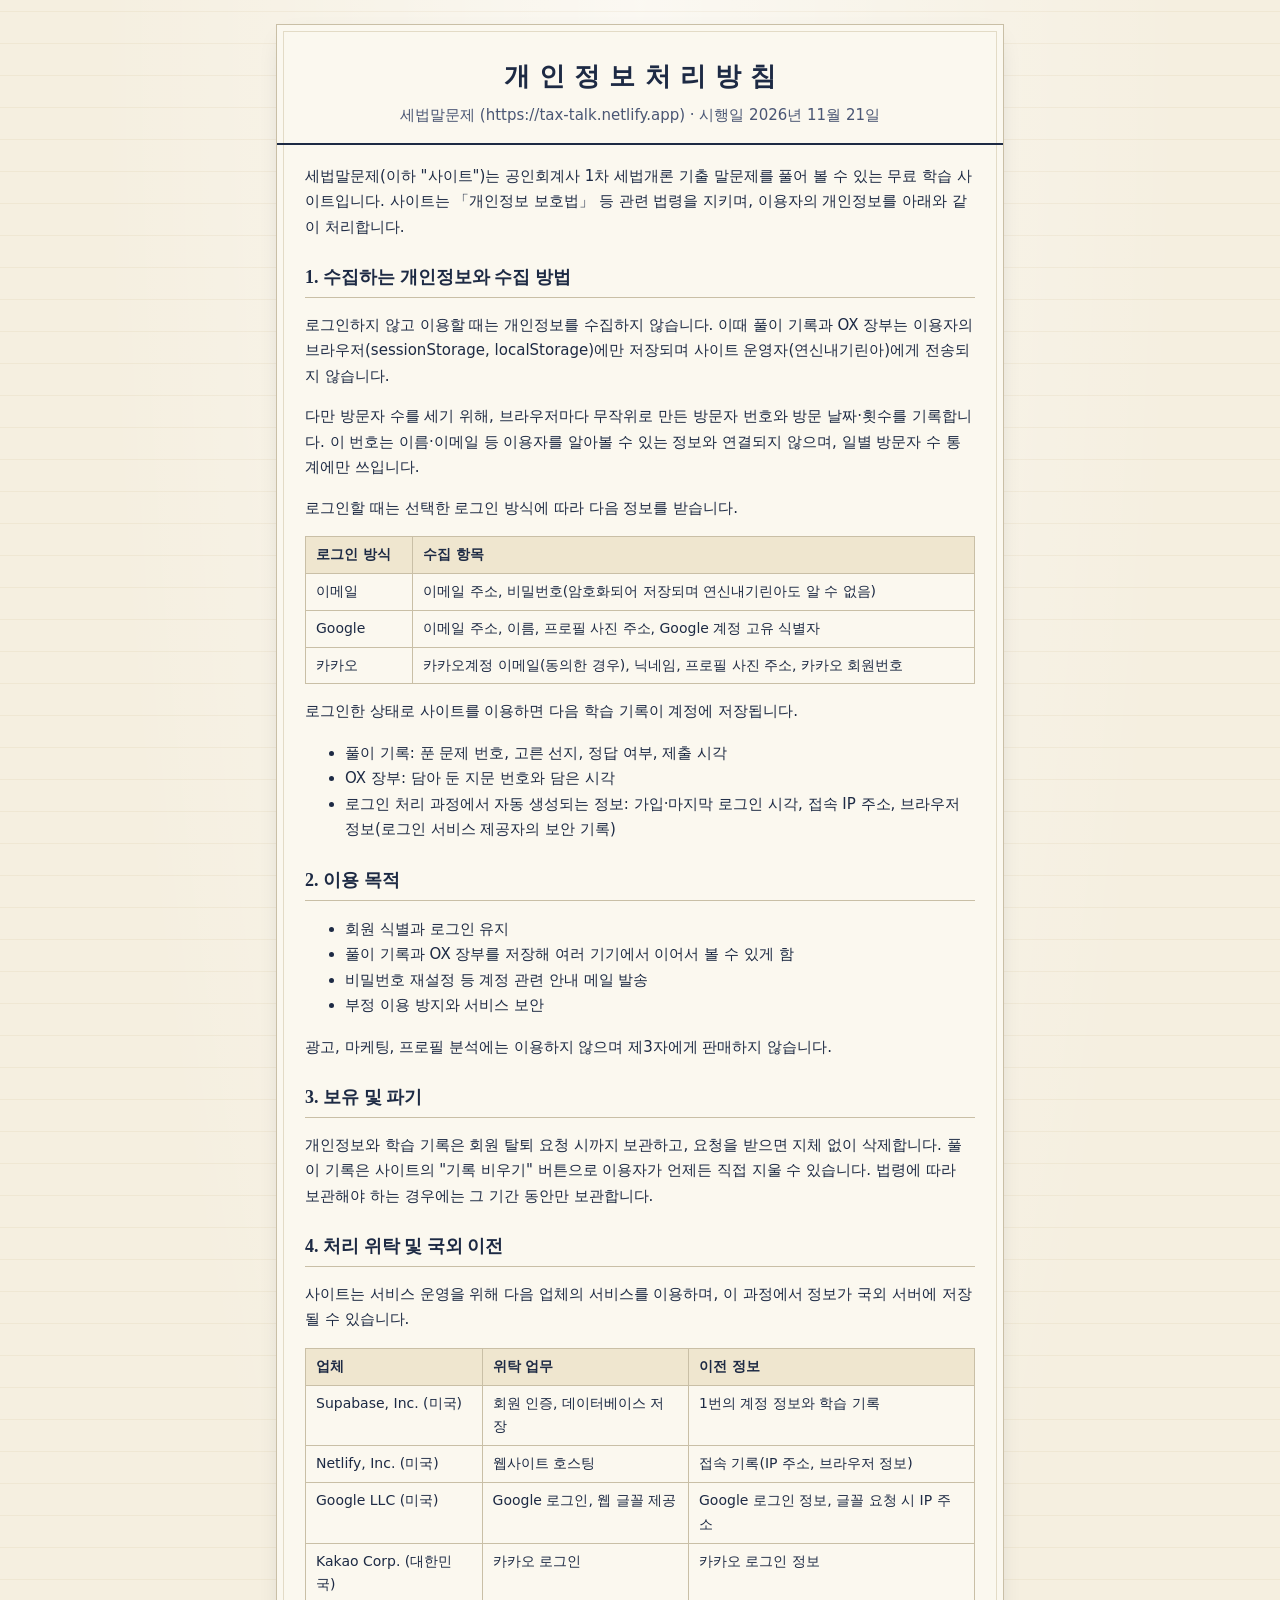
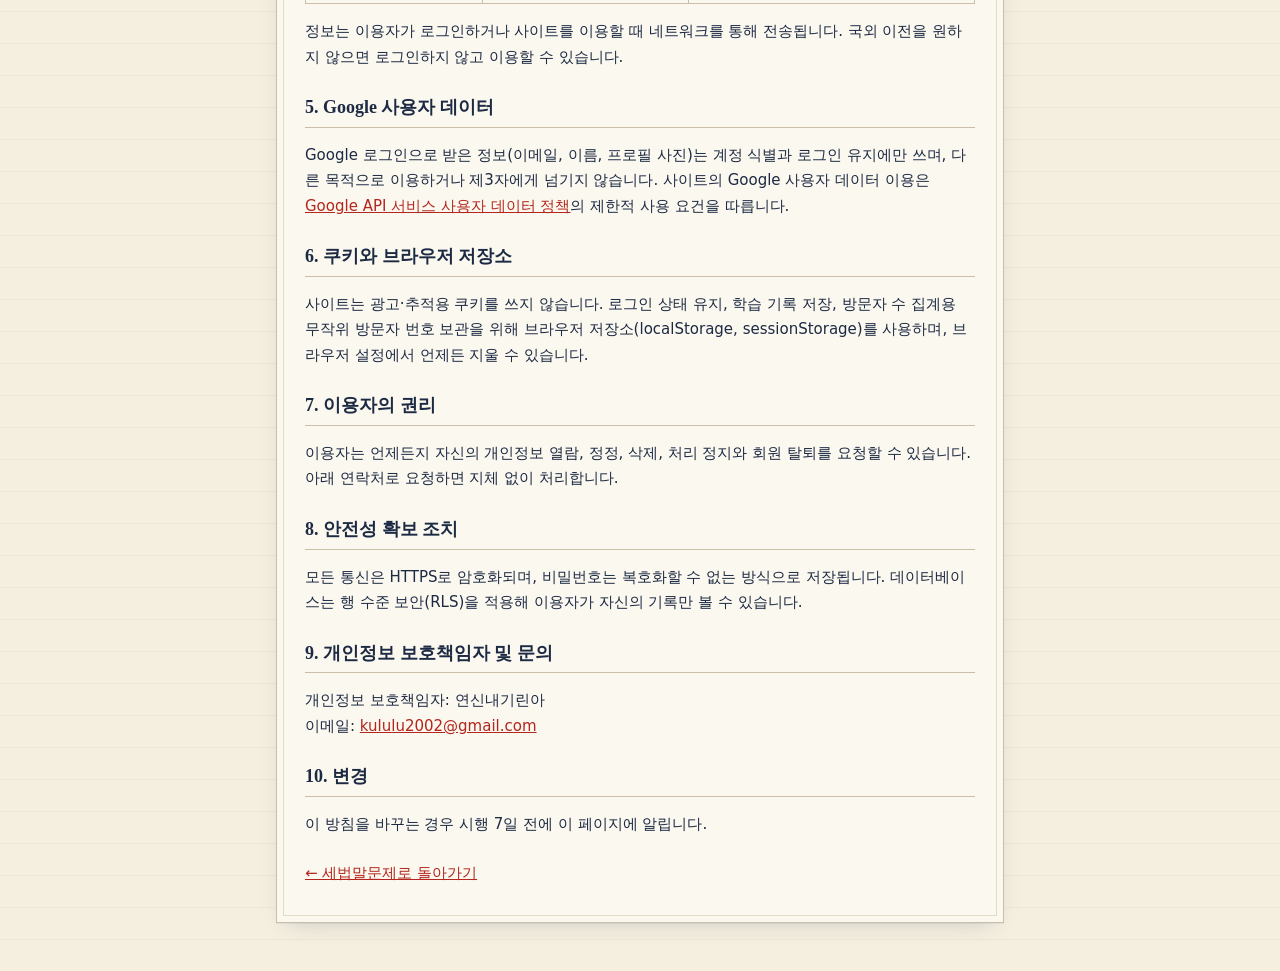
==== commit d01f932f: "sixth" ====
--- a/privacy.html
+++ b/privacy.html
@@ -29,6 +29,7 @@
 
       <h2>1. 수집하는 개인정보와 수집 방법</h2>
       <p>로그인하지 않고 이용할 때는 개인정보를 수집하지 않습니다. 이때 풀이 기록과 OX 장부는 이용자의 브라우저(sessionStorage, localStorage)에만 저장되며 사이트 운영자(연신내기린아)에게 전송되지 않습니다.</p>
+      <p>다만 방문자 수를 세기 위해, 브라우저마다 무작위로 만든 방문자 번호와 방문 날짜·횟수를 기록합니다. 이 번호는 이름·이메일 등 이용자를 알아볼 수 있는 정보와 연결되지 않으며, 일별 방문자 수 통계에만 쓰입니다.</p>
       <p>로그인할 때는 선택한 로그인 방식에 따라 다음 정보를 받습니다.</p>
       <table>
         <tr><th>로그인 방식</th><th>수집 항목</th></tr>
@@ -70,7 +71,7 @@
       <p>Google 로그인으로 받은 정보(이메일, 이름, 프로필 사진)는 계정 식별과 로그인 유지에만 쓰며, 다른 목적으로 이용하거나 제3자에게 넘기지 않습니다. 사이트의 Google 사용자 데이터 이용은 <a href="https://developers.google.com/terms/api-services-user-data-policy" rel="noopener">Google API 서비스 사용자 데이터 정책</a>의 제한적 사용 요건을 따릅니다.</p>
 
       <h2>6. 쿠키와 브라우저 저장소</h2>
-      <p>사이트는 광고·추적용 쿠키를 쓰지 않습니다. 로그인 상태 유지와 학습 기록 저장을 위해 브라우저 저장소(localStorage, sessionStorage)를 사용하며, 브라우저 설정에서 언제든 지울 수 있습니다.</p>
+      <p>사이트는 광고·추적용 쿠키를 쓰지 않습니다. 로그인 상태 유지, 학습 기록 저장, 방문자 수 집계용 무작위 방문자 번호 보관을 위해 브라우저 저장소(localStorage, sessionStorage)를 사용하며, 브라우저 설정에서 언제든 지울 수 있습니다.</p>
 
       <h2>7. 이용자의 권리</h2>
       <p>이용자는 언제든지 자신의 개인정보 열람, 정정, 삭제, 처리 정지와 회원 탈퇴를 요청할 수 있습니다. 아래 연락처로 요청하면 지체 없이 처리합니다.</p>
--- a/style.css
+++ b/style.css
@@ -36,6 +36,7 @@
 .seal{width:44px;height:44px;border:3px solid #e2574c;color:#e2574c;border-radius:50%;display:grid;place-items:center;font-family:var(--serif);font-weight:800;font-size:22px;transform:rotate(-8deg);flex:none}
 .brand-title{display:block;font-family:var(--serif);font-weight:800;font-size:22px;letter-spacing:.08em}
 .brand-sub{display:block;font-size:12px;opacity:.75}
+.brand-beta{display:inline-block;margin-bottom:3px;padding:1px 7px;border:1px solid currentColor;border-radius:999px;font-size:10px;font-weight:700;letter-spacing:.14em;line-height:1.5;opacity:.8}
 .mast-nav{display:flex;gap:6px;flex-wrap:wrap}
 .nav-btn{background:transparent;border:1px solid rgba(241,234,214,.35);border-radius:4px;padding:6px 12px;font-size:14px}
 .nav-btn:hover{background:rgba(241,234,214,.1)}
@@ -357,3 +358,33 @@
 .fc-expl{flex:1;font-size:13.5px;line-height:1.6;color:var(--ink)}
 @media (max-width:560px){.star-grid{grid-template-columns:1fr;padding:14px}.star-view{margin-left:0;width:100%}.flip-in{min-height:170px}}
 @media (prefers-reduced-motion:reduce){.flip-in{transition:none}}
+
+/* 방문자 통계 (관리자) */
+.visits-panel{width:min(560px,100%)}
+.visits-body{padding:16px 20px}
+.visits-sum{display:grid;grid-template-columns:repeat(5,1fr);gap:8px}
+.visits-sum>div{border:1px solid var(--rule);border-radius:4px;padding:8px 6px;text-align:center;background:#fff}
+.visits-sum span{display:block;font-size:12px;color:var(--ink-2)}
+.visits-sum b{display:block;font-size:22px;font-family:var(--mono);line-height:1.3}
+.visits-sum small{display:block;font-size:11px;color:var(--ink-2)}
+.visits-since{margin:10px 0 6px;font-size:12px}
+.visits-days{list-style:none;margin:0;padding:0;max-height:45vh;overflow:auto;border-top:1px solid var(--rule)}
+.visits-days li{display:grid;grid-template-columns:78px 1fr 92px;align-items:center;gap:8px;padding:5px 0;border-bottom:1px dashed var(--rule);font-size:13px}
+.visits-days .vd{font-family:var(--mono);color:var(--ink-2)}
+.visits-days .vbar{height:10px;background:var(--paper-2);border-radius:2px;overflow:hidden}
+.visits-days .vbar i{display:block;height:100%;background:var(--ink)}
+.visits-days .vn{text-align:right;font-family:var(--mono)}
+.visits-days .vn small{color:var(--ink-2);margin-left:2px}
+@media (max-width:560px){.visits-sum{grid-template-columns:repeat(3,1fr)}.visits-days li{grid-template-columns:82px 1fr 84px;font-size:12px}}
+.visits-days .vd{white-space:nowrap}
+
+/* 다른 사이트로 넘어가기 (오른쪽 위) */
+.site-switch{display:inline-flex;align-items:center;gap:7px;padding:5px 12px 5px 6px;border:1px solid rgba(255,255,255,.35);border-radius:999px;color:inherit;text-decoration:none;font-size:13px;font-weight:500;white-space:nowrap;transition:background .15s,border-color .15s}
+.site-switch:hover,.site-switch:focus-visible{background:rgba(255,255,255,.1);border-color:rgba(255,255,255,.7)}
+.site-switch .sw-seal{display:inline-grid;place-items:center;width:24px;height:24px;border-radius:50%;border:1.5px solid #e07a3c;color:#e07a3c;font-family:var(--serif);font-weight:800;font-size:13px;background:rgba(255,255,255,.06)}
+.site-switch .sw-arrow{opacity:.75}
+@media (max-width:560px){.site-switch{font-size:12px;padding:4px 10px 4px 5px}.site-switch .sw-seal{width:22px;height:22px;font-size:12px}}
+
+/* 비공개 건의사항 */
+.ask-private{margin:0 0 8px;padding:8px 10px;border:1px dashed var(--rule);border-radius:4px;background:var(--paper-2);font-size:13px}
+.tag.private{border-style:dashed;color:var(--ink-2)}
